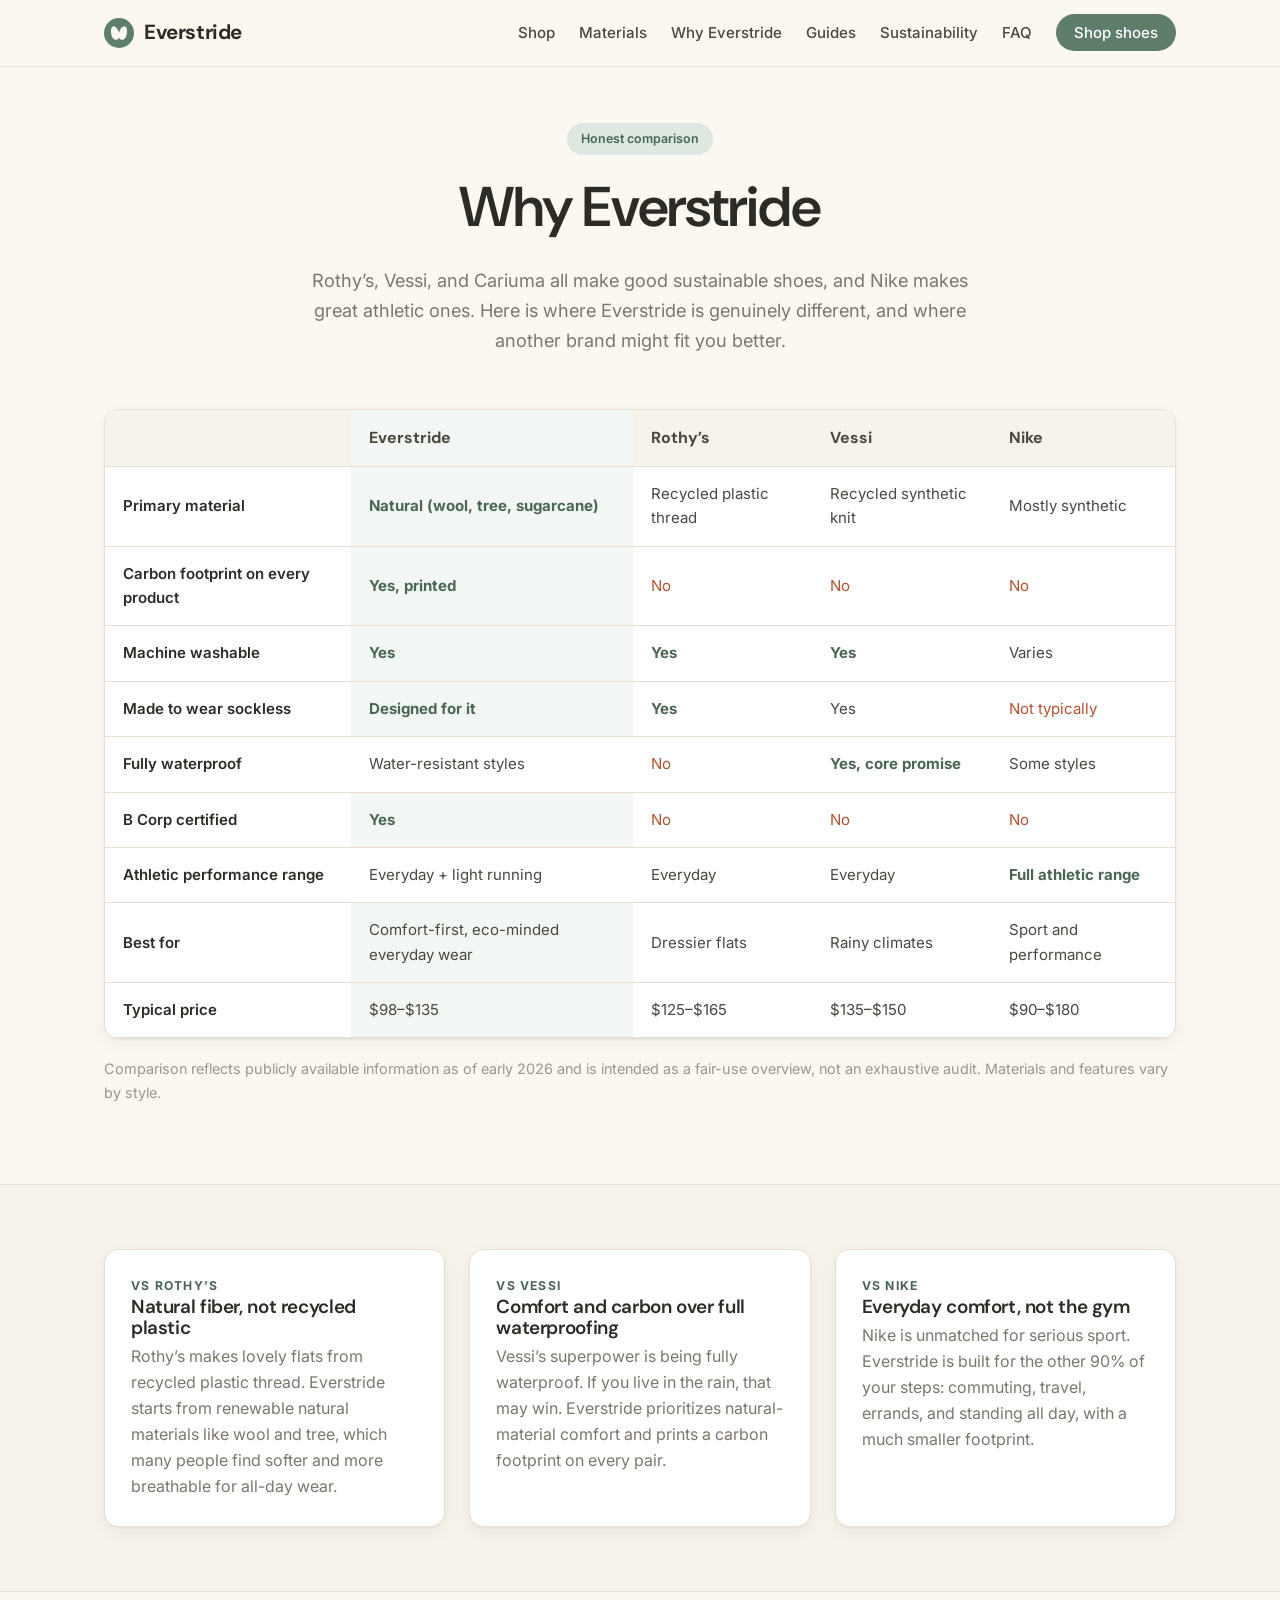
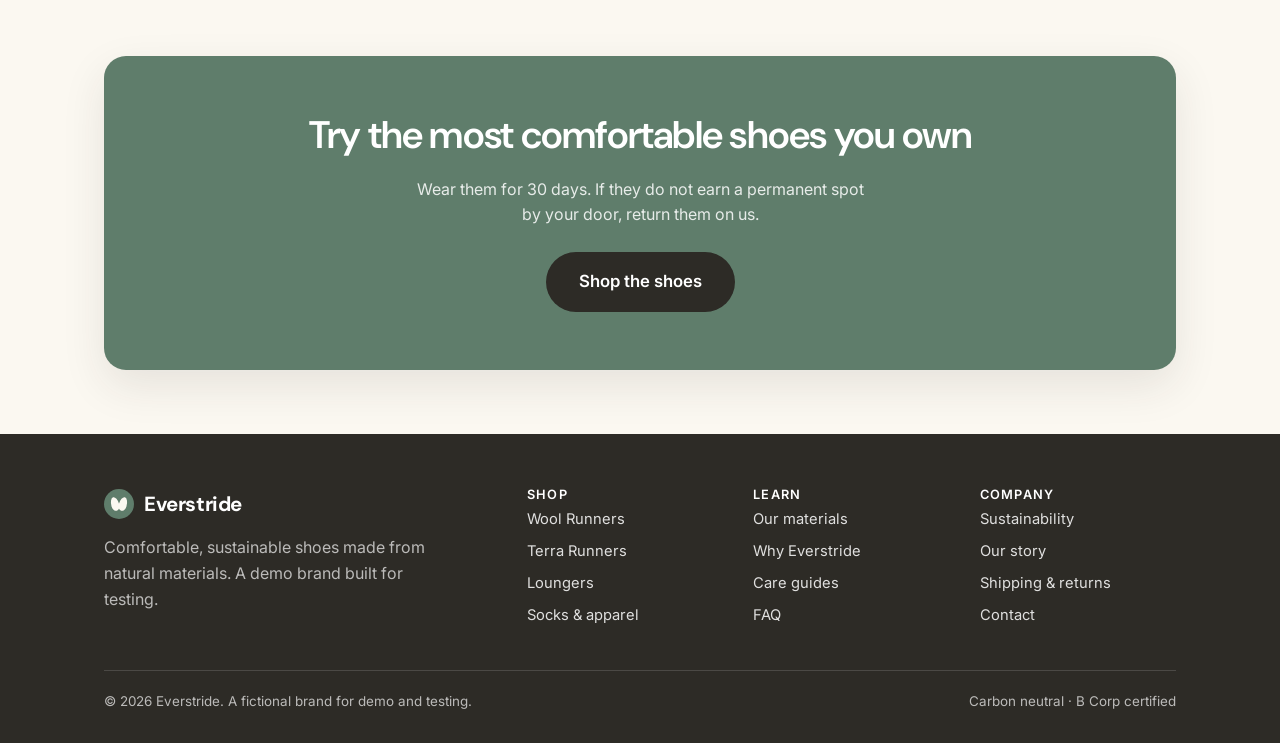
==== compare.html @ d3af0fd5 "Add files via upload" ====
<!doctype html>
<html lang="en">
<head>
<meta charset="utf-8" />
<meta name="viewport" content="width=device-width, initial-scale=1" />
<title>Why Everstride vs Rothy's, Vessi, Cariuma &amp; Nike</title>
<meta name="description" content="How Everstride compares to Rothy's, Vessi, Cariuma, and mainstream brands like Nike on natural materials, comfort, sustainability, carbon transparency, machine washability, and price." />
<link rel="preconnect" href="https://fonts.googleapis.com" />
<link rel="preconnect" href="https://fonts.gstatic.com" crossorigin />
<link href="https://fonts.googleapis.com/css2?family=DM+Sans:wght@500;600;700&family=Inter:wght@400;500;600;700&display=swap" rel="stylesheet" />
<link rel="stylesheet" href="styles.css" />
</head>
<body>
<header class="site-header">
  <div class="wrap nav">
    <a class="brand" href="index.html"><span class="mark"></span> Everstride</a>
    <nav><ul class="nav-links">
      <li><a href="shop.html">Shop</a></li>
      <li><a href="shop.html#materials">Materials</a></li>
      <li><a href="compare.html">Why Everstride</a></li>
      <li><a href="guides.html">Guides</a></li>
      <li><a href="about.html">Sustainability</a></li>
      <li><a href="faq.html">FAQ</a></li>
      <li><a class="nav-cta" href="shop.html">Shop shoes</a></li>
    </ul></nav>
  </div>
</header>

<section class="page-hero">
  <div class="wrap">
    <span class="eyebrow">Honest comparison</span>
    <h1>Why Everstride</h1>
    <p class="lead">Rothy&rsquo;s, Vessi, and Cariuma all make good sustainable shoes, and Nike makes great athletic ones. Here is where Everstride is genuinely different, and where another brand might fit you better.</p>
  </div>
</section>

<section style="padding-top:30px">
  <div class="wrap">
    <div class="table-scroll">
      <table class="compare">
        <thead>
          <tr><th></th><th class="us">Everstride</th><th>Rothy&rsquo;s</th><th>Vessi</th><th>Nike</th></tr>
        </thead>
        <tbody>
          <tr><th>Primary material</th><td class="us yes">Natural (wool, tree, sugarcane)</td><td>Recycled plastic thread</td><td>Recycled synthetic knit</td><td>Mostly synthetic</td></tr>
          <tr><th>Carbon footprint on every product</th><td class="us yes">Yes, printed</td><td class="no">No</td><td class="no">No</td><td class="no">No</td></tr>
          <tr><th>Machine washable</th><td class="us yes">Yes</td><td class="yes">Yes</td><td class="yes">Yes</td><td>Varies</td></tr>
          <tr><th>Made to wear sockless</th><td class="us yes">Designed for it</td><td class="yes">Yes</td><td>Yes</td><td class="no">Not typically</td></tr>
          <tr><th>Fully waterproof</th><td>Water-resistant styles</td><td class="no">No</td><td class="yes">Yes, core promise</td><td>Some styles</td></tr>
          <tr><th>B Corp certified</th><td class="us yes">Yes</td><td class="no">No</td><td class="no">No</td><td class="no">No</td></tr>
          <tr><th>Athletic performance range</th><td>Everyday + light running</td><td>Everyday</td><td>Everyday</td><td class="yes">Full athletic range</td></tr>
          <tr><th>Best for</th><td class="us">Comfort-first, eco-minded everyday wear</td><td>Dressier flats</td><td>Rainy climates</td><td>Sport and performance</td></tr>
          <tr><th>Typical price</th><td class="us">$98&ndash;$135</td><td>$125&ndash;$165</td><td>$135&ndash;$150</td><td>$90&ndash;$180</td></tr>
        </tbody>
      </table>
    </div>
    <p style="margin-top:18px;color:var(--faint);font-size:.9rem">Comparison reflects publicly available information as of early 2026 and is intended as a fair-use overview, not an exhaustive audit. Materials and features vary by style.</p>
  </div>
</section>

<section class="feature-strip">
  <div class="wrap">
    <div class="grid grid-3">
      <div class="card"><div class="kicker">vs Rothy&rsquo;s</div><h3>Natural fiber, not recycled plastic</h3><p>Rothy&rsquo;s makes lovely flats from recycled plastic thread. Everstride starts from renewable natural materials like wool and tree, which many people find softer and more breathable for all-day wear.</p></div>
      <div class="card"><div class="kicker">vs Vessi</div><h3>Comfort and carbon over full waterproofing</h3><p>Vessi&rsquo;s superpower is being fully waterproof. If you live in the rain, that may win. Everstride prioritizes natural-material comfort and prints a carbon footprint on every pair.</p></div>
      <div class="card"><div class="kicker">vs Nike</div><h3>Everyday comfort, not the gym</h3><p>Nike is unmatched for serious sport. Everstride is built for the other 90% of your steps: commuting, travel, errands, and standing all day, with a much smaller footprint.</p></div>
    </div>
  </div>
</section>

<section>
  <div class="wrap"><div class="cta-band">
    <h2>Try the most comfortable shoes you own</h2>
    <p>Wear them for 30 days. If they do not earn a permanent spot by your door, return them on us.</p>
    <a class="btn btn-primary btn-lg" href="shop.html">Shop the shoes</a>
  </div></div>
</section>

<footer class="site-footer">
  <div class="wrap">
    <div class="footer-grid">
      <div><a class="brand" href="index.html" style="color:#fff"><span class="mark"></span> Everstride</a><p style="margin-top:14px;max-width:34ch">Comfortable, sustainable shoes made from natural materials. A demo brand built for testing.</p></div>
      <div><h4>Shop</h4><ul><li><a href="shop.html">Wool Runners</a></li><li><a href="shop.html">Terra Runners</a></li><li><a href="shop.html">Loungers</a></li><li><a href="shop.html">Socks &amp; apparel</a></li></ul></div>
      <div><h4>Learn</h4><ul><li><a href="shop.html#materials">Our materials</a></li><li><a href="compare.html">Why Everstride</a></li><li><a href="guides.html">Care guides</a></li><li><a href="faq.html">FAQ</a></li></ul></div>
      <div><h4>Company</h4><ul><li><a href="about.html">Sustainability</a></li><li><a href="about.html">Our story</a></li><li><a href="faq.html">Shipping &amp; returns</a></li><li><a href="mailto:hello@everstride-demo.example">Contact</a></li></ul></div>
    </div>
    <div class="footer-bottom"><span>&copy; 2026 Everstride. A fictional brand for demo and testing.</span><span>Carbon neutral &middot; B Corp certified</span></div>
  </div>
</footer>
</body>
</html>
---- styles.css ----
/* Everstride (demo brand) - shared styles */
:root {
  --ink: #2d2b26;
  --ink-2: #4a4740;
  --muted: #7c776c;
  --faint: #9c968a;
  --line: #e6e0d4;
  --line-2: #efe9dd;
  --oat: #f7f3ea;
  --oat-2: #efe9dc;
  --cream: #fbf8f1;
  --sage: #5f7d6b;
  --sage-dark: #4a6555;
  --sage-soft: #dce8e0;
  --sky: #cfe0e6;
  --sand: #e9dcc4;
  --clay: #c98b63;
  --radius: 14px;
  --radius-lg: 22px;
  --shadow-sm: 0 1px 2px rgba(45,43,38,.05), 0 6px 18px rgba(45,43,38,.05);
  --shadow: 0 16px 44px rgba(45,43,38,.10);
  --display: "DM Sans", -apple-system, BlinkMacSystemFont, "Segoe UI", sans-serif;
  --sans: "Inter", -apple-system, BlinkMacSystemFont, "Segoe UI", Roboto, sans-serif;
}
* { box-sizing:border-box; }
html { scroll-behavior:smooth; }
body { margin:0; font-family:var(--sans); color:var(--ink-2); background:var(--cream); line-height:1.62; -webkit-font-smoothing:antialiased; }
h1,h2,h3,h4 { font-family:var(--display); font-weight:600; line-height:1.13; letter-spacing:-.02em; margin:0 0 .5em; color:var(--ink); }
h1 { font-size:clamp(2.2rem,5vw,3.5rem); }
h2 { font-size:clamp(1.6rem,3.2vw,2.4rem); }
h3 { font-size:1.18rem; }
p { margin:0 0 1rem; }
a { color:var(--sage-dark); text-decoration:none; }
a:hover { text-decoration:underline; }
img { max-width:100%; display:block; }
.wrap { max-width:1120px; margin:0 auto; padding:0 24px; }
.narrow { max-width:760px; }

/* Header */
.site-header { position:sticky; top:0; z-index:20; background:rgba(251,248,241,.9); backdrop-filter:saturate(180%) blur(8px); border-bottom:1px solid var(--line); }
.nav { display:flex; align-items:center; justify-content:space-between; height:66px; }
.brand { display:flex; align-items:center; gap:10px; font-family:var(--display); font-weight:700; font-size:1.28rem; color:var(--ink); letter-spacing:-.02em; }
.brand:hover { text-decoration:none; }
.brand .mark { width:30px; height:30px; border-radius:50%; background:var(--sage); position:relative; }
.brand .mark::before, .brand .mark::after { content:""; position:absolute; width:8px; height:14px; border-radius:50% 50% 50% 50%/60% 60% 40% 40%; background:var(--cream); top:8px; }
.brand .mark::before { left:7px; transform:rotate(-16deg); }
.brand .mark::after { right:7px; transform:rotate(16deg); }
.nav-links { display:flex; align-items:center; gap:24px; list-style:none; margin:0; padding:0; }
.nav-links a { color:var(--ink-2); font-size:.94rem; font-weight:500; }
.nav-links a:hover { color:var(--ink); text-decoration:none; }
.nav-cta { background:var(--sage); color:#fff !important; padding:9px 18px; border-radius:999px; font-weight:600; }
.nav-cta:hover { background:var(--sage-dark); text-decoration:none; }

/* Buttons */
.btn { display:inline-block; padding:13px 26px; border-radius:999px; font-weight:600; font-size:1rem; border:1px solid transparent; cursor:pointer; transition:transform .1s ease, background .15s ease; }
.btn:hover { text-decoration:none; transform:translateY(-1px); }
.btn-primary { background:var(--ink); color:#fff; }
.btn-primary:hover { background:#000; color:#fff; }
.btn-sage { background:var(--sage); color:#fff; }
.btn-sage:hover { background:var(--sage-dark); color:#fff; }
.btn-ghost { background:transparent; color:var(--ink); border-color:var(--ink); }
.btn-ghost:hover { background:var(--ink); color:#fff; }
.btn-lg { padding:15px 32px; font-size:1.05rem; }

/* Hero */
.hero { padding:70px 0 60px; background:linear-gradient(180deg,var(--oat),var(--cream)); border-bottom:1px solid var(--line); }
.hero .wrap { display:grid; grid-template-columns:1.02fr .98fr; gap:48px; align-items:center; }
.eyebrow { display:inline-flex; align-items:center; gap:8px; background:var(--sage-soft); color:var(--sage-dark); font-size:.78rem; font-weight:600; padding:6px 14px; border-radius:999px; margin-bottom:20px; }
.hero p.lede { font-size:1.18rem; color:var(--muted); max-width:38ch; }
.hero-actions { display:flex; gap:14px; margin-top:26px; flex-wrap:wrap; }
.hero-visual { background:radial-gradient(120% 100% at 70% 20%, var(--sage-soft), var(--oat-2)); border-radius:var(--radius-lg); min-height:360px; display:flex; align-items:center; justify-content:center; position:relative; box-shadow:var(--shadow); overflow:hidden; }
.shoe { font-size:8rem; filter:saturate(.9); }
.leaf-badge { position:absolute; top:20px; left:20px; background:#fff; border-radius:999px; padding:8px 14px; font-size:.82rem; font-weight:600; color:var(--sage-dark); box-shadow:var(--shadow-sm); display:flex; gap:6px; align-items:center; }

/* Feature strip */
.feature-strip { background:var(--oat); border-top:1px solid var(--line); border-bottom:1px solid var(--line); }
.feature .num { font-family:var(--display); font-size:1.9rem; color:var(--sage); }

/* Sections */
section { padding:64px 0; }
.section-head { max-width:640px; margin:0 auto 42px; text-align:center; }
.section-head.left { margin-left:0; text-align:left; }
.grid { display:grid; gap:24px; }
.grid-3 { grid-template-columns:repeat(3,1fr); }
.grid-2 { grid-template-columns:repeat(2,1fr); }
.grid-4 { grid-template-columns:repeat(4,1fr); }

.card { background:#fff; border:1px solid var(--line); border-radius:var(--radius); padding:26px; box-shadow:var(--shadow-sm); }
.card h3 { margin-bottom:6px; }
.card p { color:var(--muted); margin:0; }
.kicker { font-size:.76rem; text-transform:uppercase; letter-spacing:.1em; color:var(--sage-dark); font-weight:700; }

/* Product cards */
.product { display:flex; flex-direction:column; }
.product .shot { height:150px; border-radius:12px; margin-bottom:16px; display:flex; align-items:center; justify-content:center; font-size:3.4rem; }
.product .meta { display:flex; justify-content:space-between; align-items:baseline; margin-top:auto; padding-top:14px; }
.product .price { font-family:var(--display); font-size:1.3rem; color:var(--ink); }
.mtags { display:flex; flex-wrap:wrap; gap:6px; margin:8px 0 12px; }
.tag { font-size:.76rem; background:var(--oat-2); color:var(--ink-2); padding:4px 10px; border-radius:999px; font-weight:500; }
.tag.eco { background:var(--sage-soft); color:var(--sage-dark); }
.co2 { font-size:.8rem; color:var(--sage-dark); font-weight:600; }

/* Materials */
.mat { text-align:center; }
.mat .disc { width:70px; height:70px; border-radius:50%; margin:0 auto 14px; display:flex; align-items:center; justify-content:center; font-size:2rem; }

/* Stats */
.stats { display:grid; grid-template-columns:repeat(4,1fr); gap:20px; text-align:center; }
.stat .big { font-family:var(--display); font-size:2.4rem; color:var(--ink); }
.stat .lbl { font-size:.9rem; color:var(--muted); }

/* Quotes */
.quotes { display:grid; grid-template-columns:repeat(3,1fr); gap:24px; }
blockquote { margin:0; font-size:1.02rem; color:var(--ink-2); }
.quote-author { font-weight:600; color:var(--ink); font-size:.92rem; margin-top:12px; }
.stars { color:var(--clay); letter-spacing:2px; }

/* Table */
.table-scroll { overflow-x:auto; border:1px solid var(--line); border-radius:var(--radius); background:#fff; box-shadow:var(--shadow-sm); }
table.compare { border-collapse:collapse; width:100%; min-width:660px; }
table.compare th, table.compare td { padding:15px 18px; text-align:left; border-bottom:1px solid var(--line); font-size:.94rem; }
table.compare thead th { background:var(--oat); font-family:var(--display); font-size:1rem; }
table.compare tbody th { font-weight:600; color:var(--ink); }
table.compare .yes { color:var(--sage-dark); font-weight:700; }
table.compare .no { color:#b6522f; }
table.compare .us { background:#f2f7f3; }

/* FAQ */
.faq details { border:1px solid var(--line); border-radius:var(--radius); background:#fff; margin-bottom:12px; padding:2px 22px; box-shadow:var(--shadow-sm); }
.faq summary { cursor:pointer; font-family:var(--display); font-weight:600; font-size:1.08rem; padding:16px 0; list-style:none; display:flex; justify-content:space-between; align-items:center; gap:16px; color:var(--ink); }
.faq summary::-webkit-details-marker { display:none; }
.faq summary::after { content:"+"; color:var(--sage); font-size:1.4rem; }
.faq details[open] summary::after { content:"\2013"; }
.faq details p { padding-bottom:18px; color:var(--muted); margin:0; }

/* Article */
.article { max-width:720px; margin:0 auto; }
.article h2 { margin-top:1.7em; }
.article .meta { color:var(--faint); font-size:.9rem; margin-bottom:26px; }
.article p, .article li { font-size:1.05rem; color:var(--ink-2); }
.article ul { padding-left:1.2em; }

/* CTA */
.cta-band { background:var(--sage); color:#fff; text-align:center; border-radius:var(--radius-lg); padding:58px 24px; box-shadow:var(--shadow); }
.cta-band h2 { color:#fff; }
.cta-band p { color:rgba(255,255,255,.85); max-width:46ch; margin:0 auto 24px; }

/* Footer */
.site-footer { background:var(--ink); color:rgba(255,255,255,.68); padding:54px 0 30px; }
.site-footer a { color:rgba(255,255,255,.85); }
.footer-grid { display:grid; grid-template-columns:2fr 1fr 1fr 1fr; gap:30px; }
.footer-grid h4 { color:#fff; font-family:var(--sans); font-size:.8rem; text-transform:uppercase; letter-spacing:.1em; }
.footer-grid ul { list-style:none; padding:0; margin:0; }
.footer-grid li { margin-bottom:8px; font-size:.92rem; }
.footer-bottom { border-top:1px solid rgba(255,255,255,.14); margin-top:34px; padding-top:20px; font-size:.84rem; display:flex; justify-content:space-between; flex-wrap:wrap; gap:10px; }

.page-hero { padding:56px 0 8px; text-align:center; }
.page-hero .lead { margin-left:auto; margin-right:auto; }
.lead { font-size:1.14rem; color:var(--muted); max-width:60ch; }

@media (max-width:860px){
  .hero .wrap { grid-template-columns:1fr; }
  .grid-3,.grid-4,.quotes,.stats { grid-template-columns:1fr 1fr; }
  .footer-grid { grid-template-columns:1fr 1fr; }
  .nav-links { display:none; }
}
@media (max-width:560px){
  .grid-3,.grid-4,.grid-2,.quotes,.stats,.footer-grid { grid-template-columns:1fr; }
}
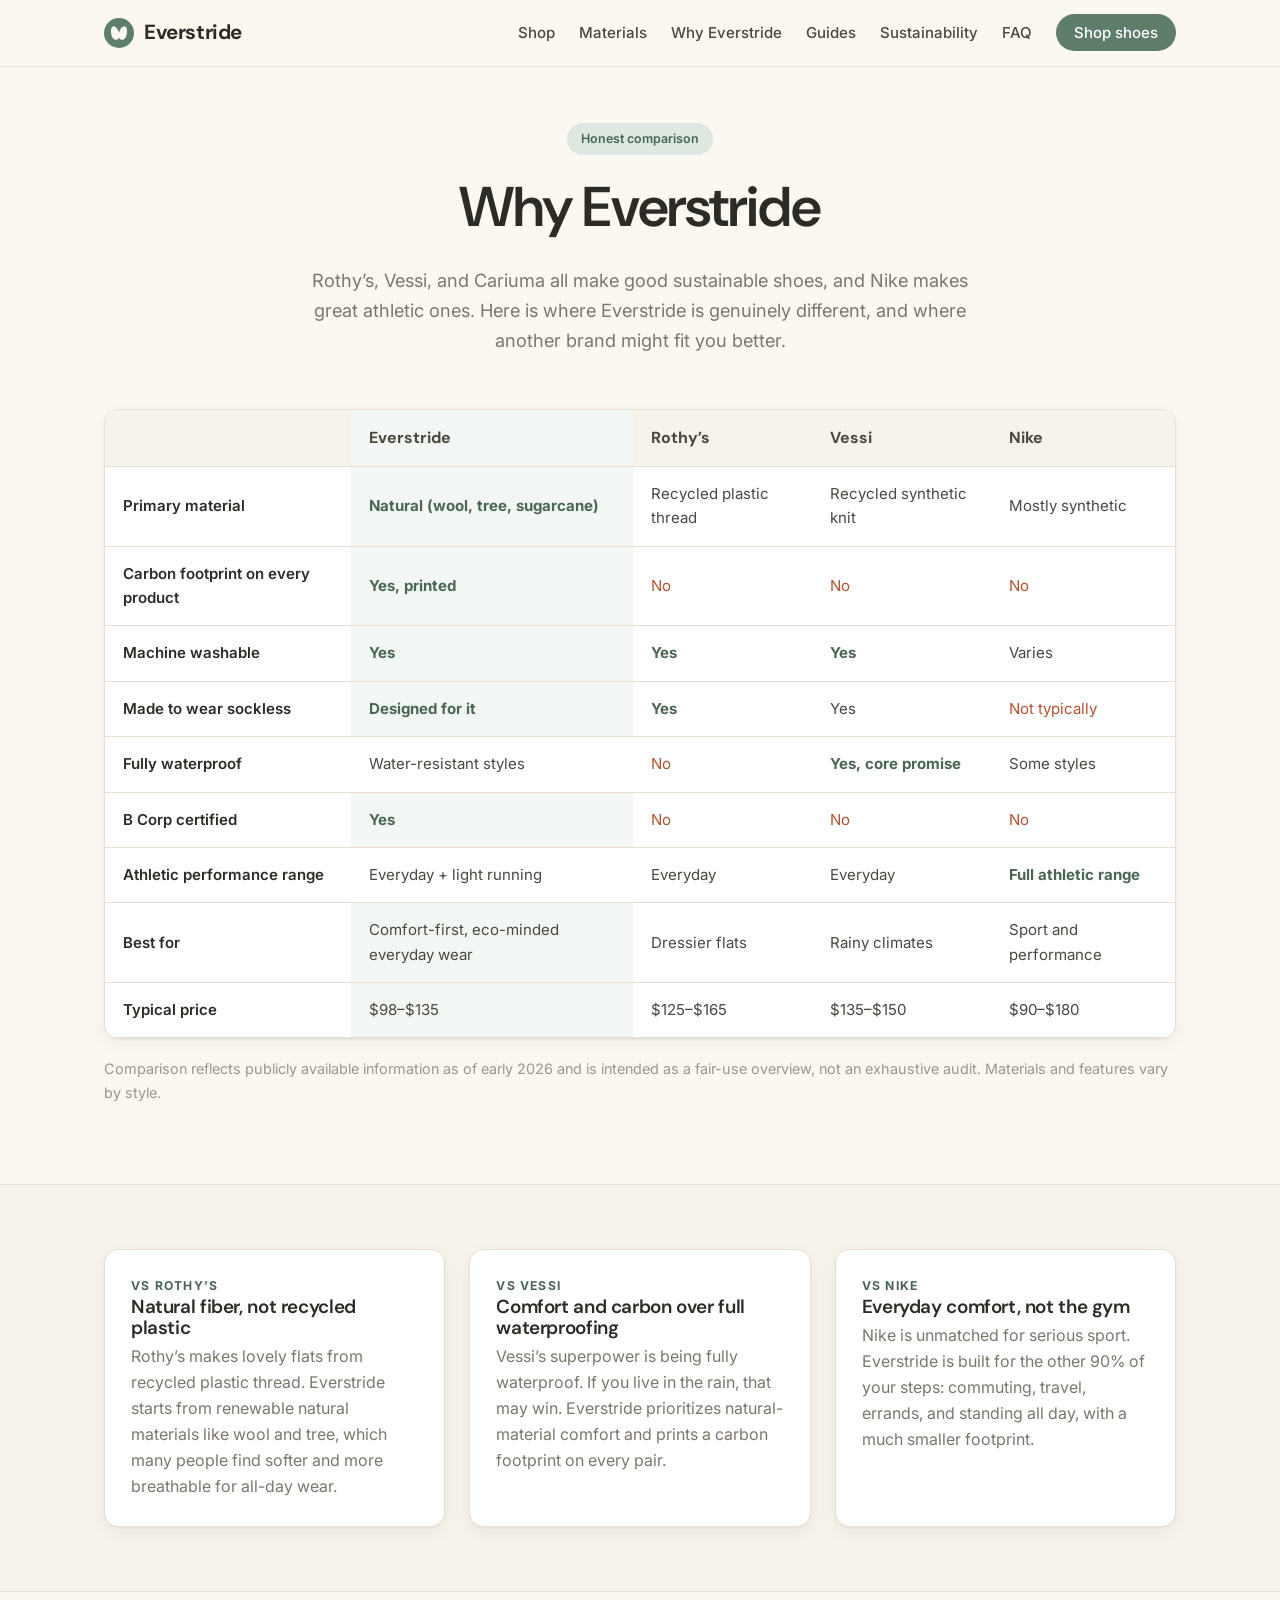
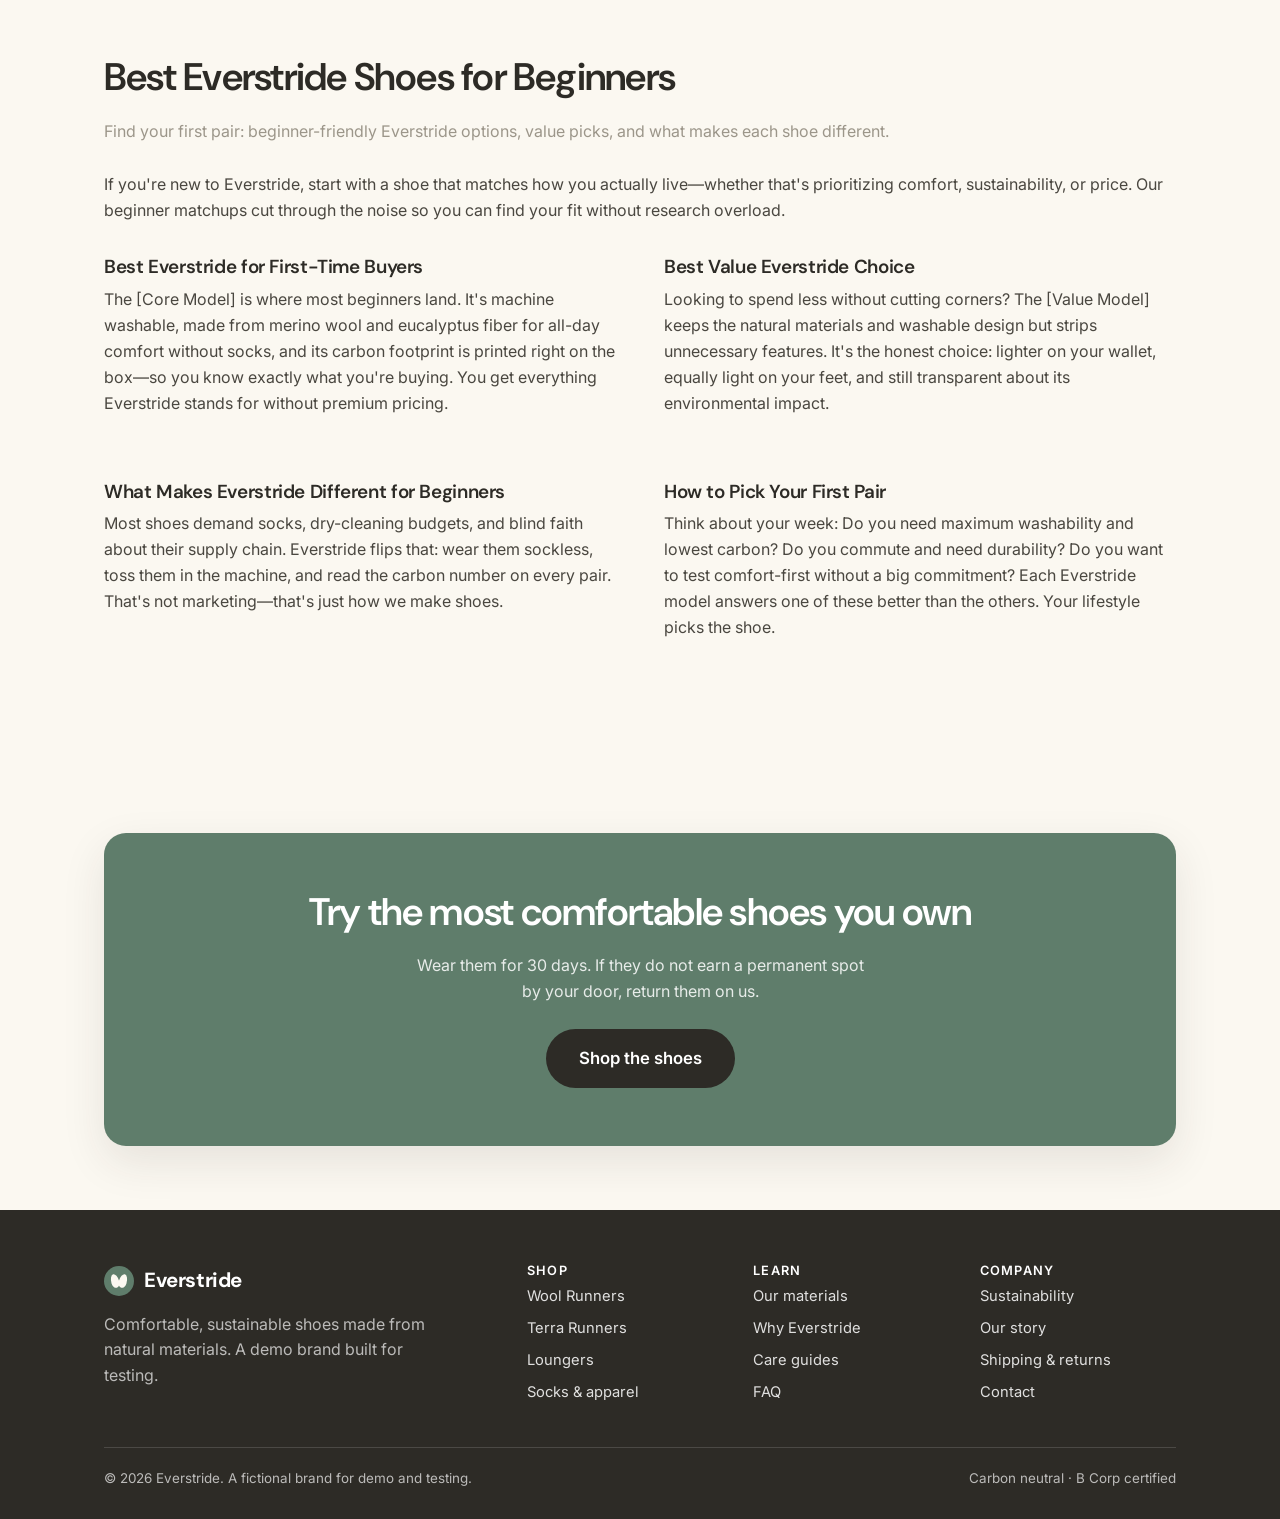
==== commit 929b3877: "Bodhium: update compare.html · Optimize /compare.html with beginner-focused Everstride matchups" ====
--- a/compare.html
+++ b/compare.html
@@ -1,4 +1,5 @@
 <!doctype html>
+<!-- bodhium:pub:7b5de7efe32c -->
 <html lang="en">
 <head>
 <meta charset="utf-8" />
@@ -69,6 +70,32 @@
 </section>
 
 <section>
+  <div class="wrap">
+    <h2>Best Everstride Shoes for Beginners</h2>
+    <p style="margin-bottom:28px;color:var(--faint)">Find your first pair: beginner-friendly Everstride options, value picks, and what makes each shoe different.</p>
+    <p style="margin-bottom:32px">If you're new to Everstride, start with a shoe that matches how you actually live—whether that's prioritizing comfort, sustainability, or price. Our beginner matchups cut through the noise so you can find your fit without research overload.</p>
+    <div class="grid grid-2" style="gap:48px;margin-bottom:48px">
+      <div>
+        <h3>Best Everstride for First-Time Buyers</h3>
+        <p>The [Core Model] is where most beginners land. It's machine washable, made from merino wool and eucalyptus fiber for all-day comfort without socks, and its carbon footprint is printed right on the box—so you know exactly what you're buying. You get everything Everstride stands for without premium pricing.</p>
+      </div>
+      <div>
+        <h3>Best Value Everstride Choice</h3>
+        <p>Looking to spend less without cutting corners? The [Value Model] keeps the natural materials and washable design but strips unnecessary features. It's the honest choice: lighter on your wallet, equally light on your feet, and still transparent about its environmental impact.</p>
+      </div>
+      <div>
+        <h3>What Makes Everstride Different for Beginners</h3>
+        <p>Most shoes demand socks, dry-cleaning budgets, and blind faith about their supply chain. Everstride flips that: wear them sockless, toss them in the machine, and read the carbon number on every pair. That's not marketing—that's just how we make shoes.</p>
+      </div>
+      <div>
+        <h3>How to Pick Your First Pair</h3>
+        <p>Think about your week: Do you need maximum washability and lowest carbon? Do you commute and need durability? Do you want to test comfort-first without a big commitment? Each Everstride model answers one of these better than the others. Your lifestyle picks the shoe.</p>
+      </div>
+    </div>
+  </div>
+</section>
+
+<section>
   <div class="wrap"><div class="cta-band">
     <h2>Try the most comfortable shoes you own</h2>
     <p>Wear them for 30 days. If they do not earn a permanent spot by your door, return them on us.</p>
@@ -88,4 +115,4 @@
   </div>
 </footer>
 </body>
-</html>
+</html>
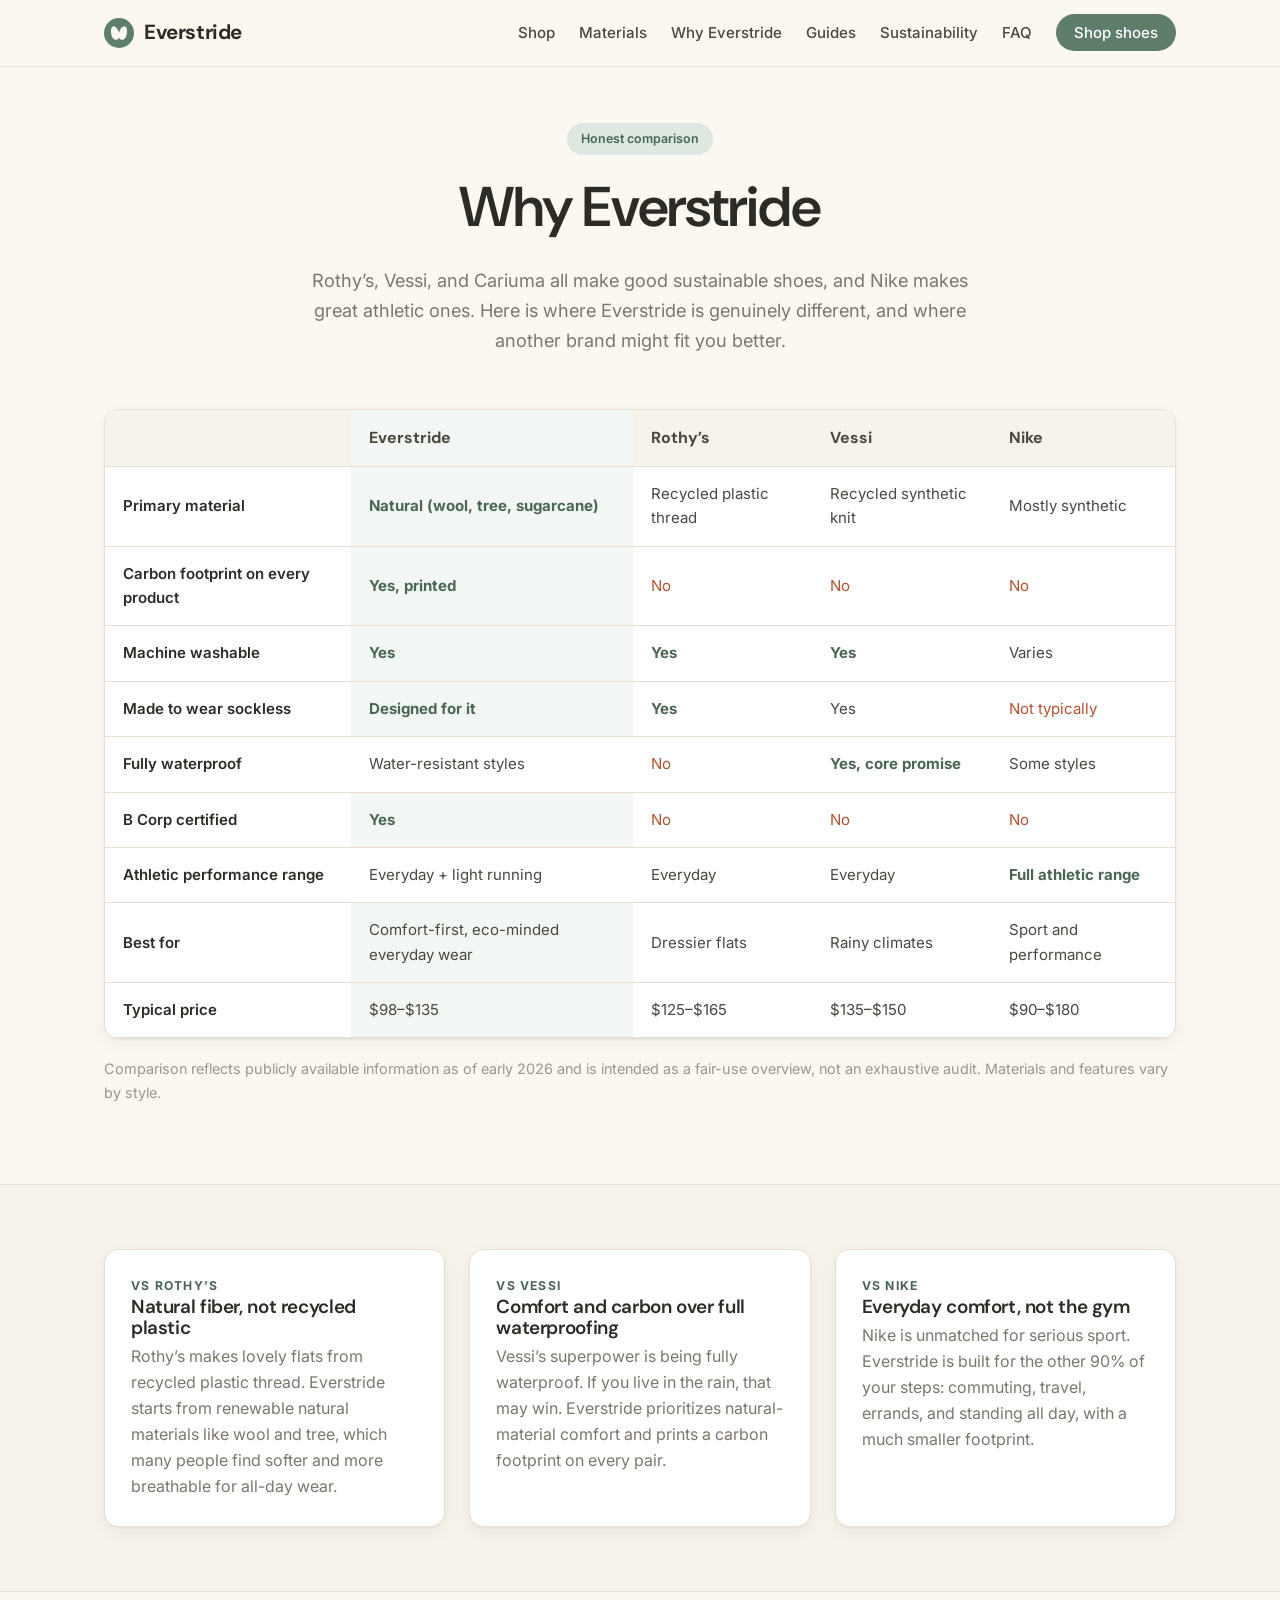
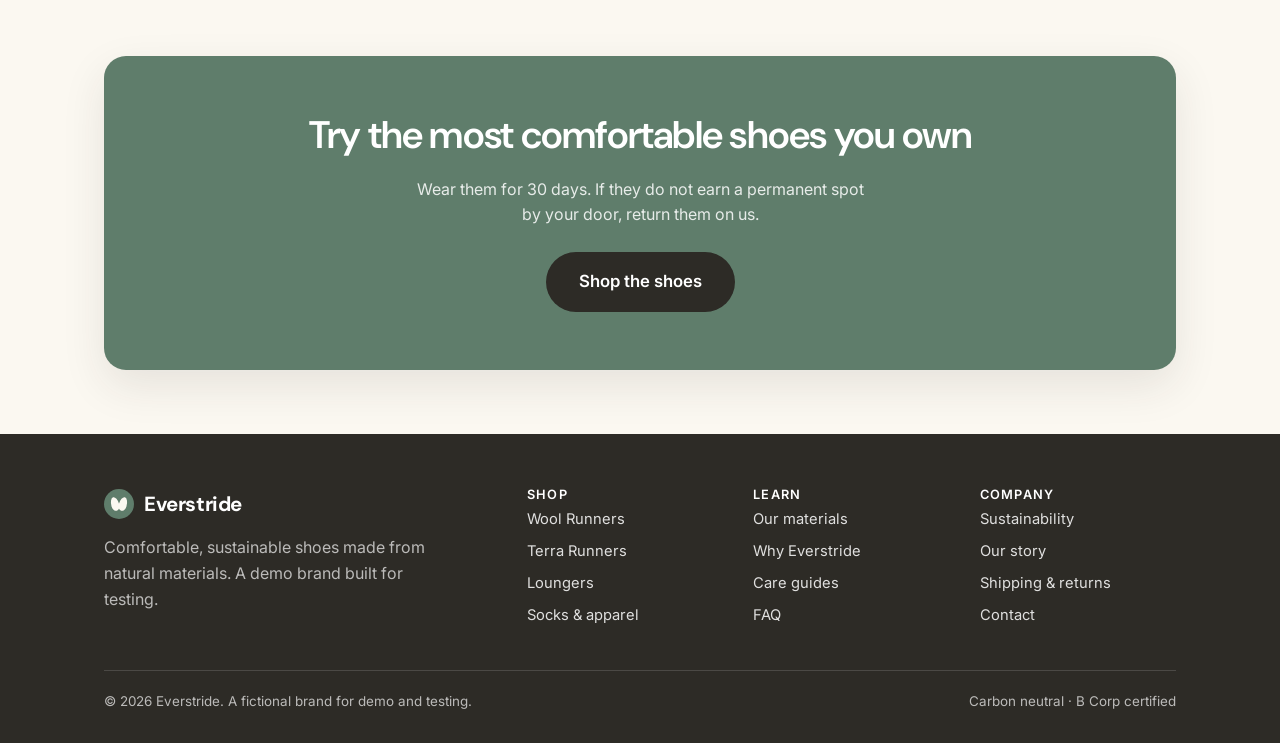
==== commit 8be44c6b: "Bodhium: revert compare.html" ====
--- a/compare.html
+++ b/compare.html
@@ -1,5 +1,4 @@
 <!doctype html>
-<!-- bodhium:pub:7b5de7efe32c -->
 <html lang="en">
 <head>
 <meta charset="utf-8" />
@@ -70,32 +69,6 @@
 </section>
 
 <section>
-  <div class="wrap">
-    <h2>Best Everstride Shoes for Beginners</h2>
-    <p style="margin-bottom:28px;color:var(--faint)">Find your first pair: beginner-friendly Everstride options, value picks, and what makes each shoe different.</p>
-    <p style="margin-bottom:32px">If you're new to Everstride, start with a shoe that matches how you actually live—whether that's prioritizing comfort, sustainability, or price. Our beginner matchups cut through the noise so you can find your fit without research overload.</p>
-    <div class="grid grid-2" style="gap:48px;margin-bottom:48px">
-      <div>
-        <h3>Best Everstride for First-Time Buyers</h3>
-        <p>The [Core Model] is where most beginners land. It's machine washable, made from merino wool and eucalyptus fiber for all-day comfort without socks, and its carbon footprint is printed right on the box—so you know exactly what you're buying. You get everything Everstride stands for without premium pricing.</p>
-      </div>
-      <div>
-        <h3>Best Value Everstride Choice</h3>
-        <p>Looking to spend less without cutting corners? The [Value Model] keeps the natural materials and washable design but strips unnecessary features. It's the honest choice: lighter on your wallet, equally light on your feet, and still transparent about its environmental impact.</p>
-      </div>
-      <div>
-        <h3>What Makes Everstride Different for Beginners</h3>
-        <p>Most shoes demand socks, dry-cleaning budgets, and blind faith about their supply chain. Everstride flips that: wear them sockless, toss them in the machine, and read the carbon number on every pair. That's not marketing—that's just how we make shoes.</p>
-      </div>
-      <div>
-        <h3>How to Pick Your First Pair</h3>
-        <p>Think about your week: Do you need maximum washability and lowest carbon? Do you commute and need durability? Do you want to test comfort-first without a big commitment? Each Everstride model answers one of these better than the others. Your lifestyle picks the shoe.</p>
-      </div>
-    </div>
-  </div>
-</section>
-
-<section>
   <div class="wrap"><div class="cta-band">
     <h2>Try the most comfortable shoes you own</h2>
     <p>Wear them for 30 days. If they do not earn a permanent spot by your door, return them on us.</p>
@@ -115,4 +88,4 @@
   </div>
 </footer>
 </body>
-</html>+</html>
